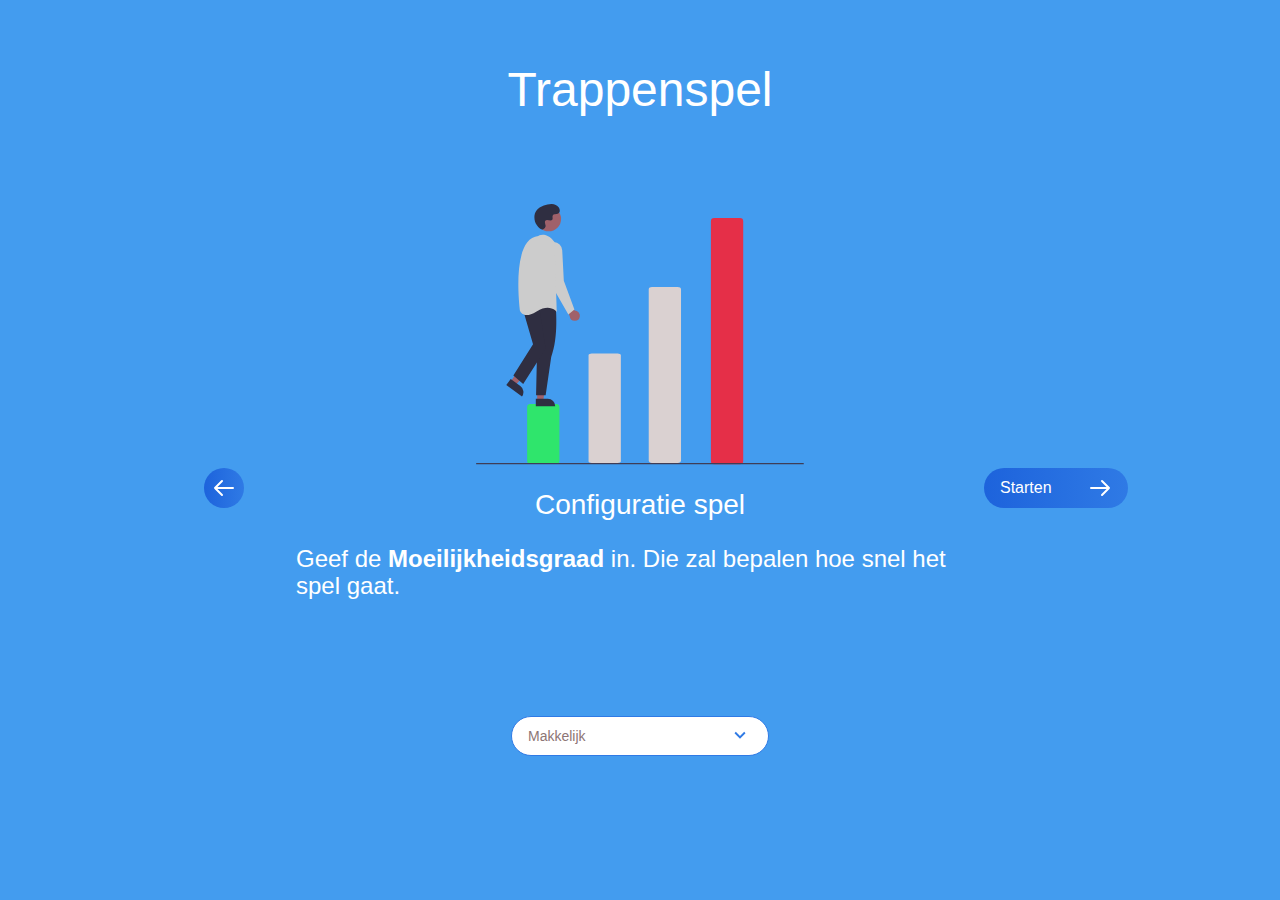
==== website/configmoeilijkheidtest.html @ fc672732 "configuratiepagina changes" ====
<!DOCTYPE html>
<html lang="en">
<head>
    <meta charset="UTF-8">
    <meta name="viewport" content="width=device-width, initial-scale=1.0">
    <link rel="stylesheet" href="css/screen.css">
    <link rel="stylesheet" href="css/normalize.css">
    <script src="./script/app.js"></script>
    <title>Trappenspel</title>
</head>
<body class="login-page">
    <section class="o-row">
        <div class="o-container u-max-width-lg">
          <form class="js-form-quantity" action="/website/configuratie-moeilijkheid.html">
            <div class="c-card__body">
                <div class="o-layout__header o-header o-header--sm">
                    <div class="c-empty"></div>
                    <h1 class="c-card__title c-card__title--score">Trappenspel</h1>
                    <div class="c-empty"></div>                     
                  </div>
                  <div class="o-layout__config">
                        <button class="o-button-reset c-backbutton">
                            <svg class="c-config__arrowback" xmlns="http://www.w3.org/2000/svg" width="40" height="40" viewBox="0 0 40 40">
                                <g id="arrow_right_alt-24px" transform="translate(243 -58)">
                                  <path id="Path_4" data-name="Path 4" d="M0,0H40V40H0Z" transform="translate(-243 58)" fill="none"/>
                                  <path id="Path_1" data-name="Path 1" d="M10,19,3,12m0,0,7-7M3,12H21" transform="translate(-235 66)" fill="none" stroke="#ffffff" stroke-linecap="round" stroke-linejoin="round" stroke-width="2"/>
                                </g>
                              </svg>                 
                        </button>
                        <div class="c-middlesection">
                            <div class="c-configuratie__text c-configuratie__textmobile">
                              Configuratie spel
                          </div>
                            <div class="c-card__animation c-grid--configuratie__svg">
                                <svg class="c-svg-mobile" xmlns="http://www.w3.org/2000/svg" xmlns:xlink="http://www.w3.org/1999/xlink" width="260" height="206" viewBox="0 0 143.602 114.106">
                                    <defs>
                                      <clipPath id="clip-path">
                                        <rect id="Rectangle_17" data-name="Rectangle 17" width="143.602" height="114.106" fill="#fff"/>
                                      </clipPath>
                                    </defs>
                                    <g id="jumping-man" clip-path="url(#clip-path)">
                                      <g id="rectangle1" transform="translate(22.399 87.582)">
                                        <path id="Vector" d="M114.048,422.535H102.775a1.438,1.438,0,0,1-1.437-1.437v-23.43a1.438,1.438,0,0,1,1.437-1.437h11.273a1.438,1.438,0,0,1,1.437,1.437V421.1a1.438,1.438,0,0,1-1.437,1.437Z" transform="translate(-101.338 -396.232)" fill="#2fe56c"/>
                                      </g>
                                      <g id="rectangle4" transform="translate(102.885 6.13)">
                                        <path id="Vector_3" d="M478.177,135.6H466.9a1.438,1.438,0,0,1-1.437-1.437V29.168a1.438,1.438,0,0,1,1.437-1.437h11.273a1.438,1.438,0,0,1,1.437,1.437V134.161a1.438,1.438,0,0,1-1.437,1.437Z" transform="translate(-465.467 -27.732)" fill="#e52f48"/>
                                      </g>
                                      <g id="right-leg" transform="translate(25.203 42.37)">
                                        <path id="Vector_4" d="M121.2,352.541h2.71l1.289-10.452h-4Z" transform="translate(-119.612 -308.844)" fill="#a0616a"/>
                                        <path id="Vector_5" d="M127.091,389.163h-8.517v-3.291H123.8a3.29,3.29,0,0,1,3.291,3.29Z" transform="translate(-117.568 -342.95)" fill="#2f2e41"/>
                                        <path id="Vector_6" d="M123.747,194.615s1.326,12.82-1.989,21.662l-2.431,16.8h-4.2l.442-19.894L114.021,195.5S117.116,187.542,123.747,194.615Z" transform="translate(-114.021 -191.686)" fill="#2f2e41"/>
                                      </g>
                                      <g id="left-leg" transform="translate(13.258 44.636)">
                                        <path id="Vector_7" d="M68.816,321.362,71,322.96l7.2-7.682-3.23-2.358Z" transform="translate(-66.863 -288.389)" fill="#a0616a"/>
                                        <path id="Vector_8" d="M66.86,354.414l-6.879-5.022,1.94-2.658,4.221,3.081a3.291,3.291,0,0,1,.717,4.6Z" transform="translate(-59.981 -314.73)" fill="#2f2e41"/>
                                        <path id="Vector_9" d="M78.221,203.487l4.421,15.251-8.62,13.7,4.31,3.647,9.836-15.362L85.294,201.94Z" transform="translate(-70.918 -201.94)" fill="#2f2e41"/>
                                      </g>
                                      <g id="right-arm" transform="translate(30.03 16.592)">
                                        <path id="Vector_10" d="M180.651,188.147a2.223,2.223,0,0,0-2.317-2.5l-3.929-7.208-.884,3.095,2.692,6.606a2.235,2.235,0,0,0,4.438.007Z" transform="translate(-165.197 -155.591)" fill="#a0616a"/>
                                        <path id="Vector_11" d="M139.938,75.071a3.87,3.87,0,0,1,3.655,3.66l.7,13.326,4.642,12.6-2.652,2.21-8.62-15.031L135.9,79.482a3.869,3.869,0,0,1,4.039-4.411Z" transform="translate(-135.86 -75.066)" fill="#ccc"/>
                                      </g>
                                      <g id="head-body" transform="translate(18.541 0)">
                                        <path id="Vector_12" d="M124.893,15.95a5.429,5.429,0,1,0-5.429-5.429A5.429,5.429,0,0,0,124.893,15.95Z" transform="translate(-111.599 -3.967)" fill="#a0616a"/>
                                        <path id="Vector_13" d="M92.644,61.674s3.316-2.21,7.073,2.652l.995,30.613s-2.873-3.979-8.841-.221-7.294-.442-7.294-.442S80.377,62.669,92.644,61.674Z" transform="translate(-83.883 -47.651)" fill="#ccc"/>
                                        <path id="Vector_14" d="M117.969,10.627a1.537,1.537,0,0,0,2.651-.854,1.559,1.559,0,0,0,0-.3,6.988,6.988,0,0,1-.311-1.7.891.891,0,0,1,.163-.416c.707-.947,2.368.424,3.035-.434.409-.526-.072-1.353.242-1.941.414-.775,1.642-.393,2.412-.818.857-.473.805-1.787.242-2.586a4.069,4.069,0,0,0-3.084-1.57,8.273,8.273,0,0,0-3.485.68,6.965,6.965,0,0,0-3.293,2.283,5.574,5.574,0,0,0-.564,4.746A8.95,8.95,0,0,0,117.969,10.627Z" transform="translate(-108.664 0)" fill="#2f2e41"/>
                                      </g>
                                      <g id="bottom-line" transform="translate(0.001 113.486)">
                                        <path id="Vector_15" d="M143.342,513.952H.266a.263.263,0,0,1,0-.526H143.342a.263.263,0,0,1,0,.526Z" transform="translate(-0.003 -513.426)" fill="#3f3d56"/>
                                      </g>
                                      <g id="rectangle2" transform="translate(75.65 36.301)">
                                        <path id="Vector_3-2" data-name="Vector_3" d="M478.177,104.839H466.9a1.77,1.77,0,0,1-1.015-.3.91.91,0,0,1-.421-.726V28.759a.91.91,0,0,1,.421-.726,1.77,1.77,0,0,1,1.015-.3h11.273a1.769,1.769,0,0,1,1.015.3.91.91,0,0,1,.421.726v75.053a.91.91,0,0,1-.421.726A1.77,1.77,0,0,1,478.177,104.839Z" transform="translate(-465.467 -27.732)" fill="#fff"/>
                                      </g>
                                      <g id="rectangle3" transform="translate(49.3 65.476)">
                                        <path id="Vector_3-3" data-name="Vector_3" d="M478.177,75.664H466.9a2.6,2.6,0,0,1-1.015-.187c-.269-.12-.421-.282-.421-.451V28.37c0-.169.152-.332.421-.451a2.6,2.6,0,0,1,1.015-.187h11.273a2.6,2.6,0,0,1,1.015.187c.269.12.421.282.421.451V75.026c0,.169-.152.332-.421.451A2.6,2.6,0,0,1,478.177,75.664Z" transform="translate(-465.467 -27.732)" fill="#fff"/>
                                      </g>
                                    </g>
                                  </svg>
                                  <svg class="c-svg-ipad" xmlns="http://www.w3.org/2000/svg" xmlns:xlink="http://www.w3.org/1999/xlink" width="327.885" height="260.538" viewBox="0 0 327.885 260.538">
                                    <defs>
                                      <clipPath id="clip-path">
                                        <rect id="Rectangle_15" data-name="Rectangle 15" width="327.885" height="260.538" fill="#fff"/>
                                      </clipPath>
                                    </defs>
                                    <g id="jumping-man" clip-path="url(#clip-path)">
                                      <g id="rectangle1" transform="translate(51.144 199.975)">
                                        <path id="Vector" d="M130.358,456.29H104.618a3.284,3.284,0,0,1-3.28-3.28v-53.5a3.284,3.284,0,0,1,3.28-3.281h25.739a3.284,3.284,0,0,1,3.28,3.281v53.5a3.284,3.284,0,0,1-3.28,3.28Z" transform="translate(-101.338 -396.232)" fill="#2fe56c"/>
                                      </g>
                                      <g id="rectangle4" transform="translate(234.917 13.996)">
                                        <path id="Vector_3" d="M494.487,274.021H468.747a3.284,3.284,0,0,1-3.28-3.28V31.012a3.284,3.284,0,0,1,3.28-3.28h25.739a3.284,3.284,0,0,1,3.281,3.28V270.74a3.284,3.284,0,0,1-3.281,3.28Z" transform="translate(-465.467 -27.732)" fill="#e52f48"/>
                                      </g>
                                      <g id="right-leg" transform="translate(57.545 96.742)">
                                        <path id="Vector_4" d="M121.2,365.954h6.188l2.943-23.866H121.2Z" transform="translate(-117.576 -266.181)" fill="#a0616a"/>
                                        <path id="Vector_5" d="M138.02,393.386H118.574v-7.513h11.933a7.513,7.513,0,0,1,7.513,7.513Z" transform="translate(-116.276 -287.868)" fill="#2f2e41"/>
                                        <path id="Vector_6" d="M136.227,198.375s3.028,29.272-4.542,49.46l-5.552,38.357h-9.589l1.009-45.423-3.533-40.375S121.087,182.225,136.227,198.375Z" transform="translate(-114.021 -191.686)" fill="#2f2e41"/>
                                      </g>
                                      <g id="left-leg" transform="translate(30.272 101.917)">
                                        <path id="Vector_7" d="M68.816,332.2l5,3.648,16.45-17.54-7.376-5.385Z" transform="translate(-64.357 -256.909)" fill="#a0616a"/>
                                        <path id="Vector_8" d="M75.687,364.27,59.981,352.8l4.43-6.068,9.638,7.036a7.514,7.514,0,0,1,1.638,10.5Z" transform="translate(-59.981 -273.658)" fill="#2f2e41"/>
                                        <path id="Vector_9" d="M83.61,205.473,93.7,240.3,74.021,271.587l9.841,8.327,22.459-35.076-6.561-42.9Z" transform="translate(-66.935 -201.94)" fill="#2f2e41"/>
                                      </g>
                                      <g id="right-arm" transform="translate(68.567 37.885)">
                                        <path id="Vector_10" d="M189.8,200.605a5.075,5.075,0,0,0-5.29-5.707L175.54,178.44l-2.019,7.066,6.147,15.083a5.1,5.1,0,0,0,10.134.016Z" transform="translate(-154.514 -126.268)" fill="#a0616a"/>
                                        <path id="Vector_11" d="M145.172,75.079a8.836,8.836,0,0,1,8.346,8.358l1.6,30.427,10.6,28.768-6.056,5.047-19.683-34.319-4.03-28.208a8.835,8.835,0,0,1,9.223-10.072Z" transform="translate(-135.86 -75.066)" fill="#ccc"/>
                                      </g>
                                      <g id="head-body" transform="translate(42.335 0)">
                                        <path id="Vector_12" d="M131.86,29.883a12.4,12.4,0,1,0-12.4-12.4A12.4,12.4,0,0,0,131.86,29.883Z" transform="translate(-101.506 -2.522)" fill="#a0616a"/>
                                        <path id="Vector_13" d="M103.888,62.317s7.57-5.047,16.15,6.056l2.271,69.9s-6.561-9.084-20.188-.5-16.655-1.009-16.655-1.009S75.877,64.588,103.888,62.317Z" transform="translate(-83.883 -30.299)" fill="#ccc"/>
                                        <path id="Vector_14" d="M120.885,24.264a3.509,3.509,0,0,0,6.054-1.949,3.559,3.559,0,0,0,0-.688c-.136-1.306-.891-2.492-.71-3.871a2.033,2.033,0,0,1,.371-.95c1.615-2.162,5.406.967,6.93-.99.934-1.2-.164-3.09.553-4.432.946-1.771,3.75-.9,5.508-1.867,1.956-1.079,1.839-4.08.552-5.906A9.29,9.29,0,0,0,133.1.025a18.89,18.89,0,0,0-7.957,1.553c-2.884,1.124-5.744,2.677-7.519,5.213-2.159,3.084-2.366,7.23-1.287,10.836C116.99,19.821,119.23,22.5,120.885,24.264Z" transform="translate(-99.64 0)" fill="#2f2e41"/>
                                      </g>
                                      <g id="bottom-line" transform="translate(0.002 259.121)">
                                        <path id="Vector_15" d="M327.286,514.628H.6a.6.6,0,0,1,0-1.2H327.286a.6.6,0,0,1,0,1.2Z" transform="translate(-0.003 -513.426)" fill="#3f3d56"/>
                                      </g>
                                      <g id="rectangle2" transform="translate(172.732 82.886)">
                                        <path id="Vector_3-2" data-name="Vector_3" d="M494.487,203.791H468.747a4.042,4.042,0,0,1-2.319-.688,2.078,2.078,0,0,1-.962-1.657V30.077a2.078,2.078,0,0,1,.962-1.657,4.041,4.041,0,0,1,2.319-.688h25.739a4.04,4.04,0,0,1,2.319.688,2.077,2.077,0,0,1,.962,1.657V201.446a2.077,2.077,0,0,1-.962,1.657A4.041,4.041,0,0,1,494.487,203.791Z" transform="translate(-465.467 -27.732)" fill="#dad1d1"/>
                                      </g>
                                      <g id="rectangle3" transform="translate(112.566 149.501)">
                                        <path id="Vector_3-3" data-name="Vector_3" d="M494.487,137.176H468.747a5.93,5.93,0,0,1-2.319-.427c-.615-.273-.961-.644-.962-1.03V29.189c0-.386.347-.757.962-1.03a5.928,5.928,0,0,1,2.319-.427h25.739a5.926,5.926,0,0,1,2.319.427c.615.273.961.644.962,1.03V135.718c0,.386-.347.757-.962,1.03A5.928,5.928,0,0,1,494.487,137.176Z" transform="translate(-465.467 -27.732)" fill="#dad1d1"/>
                                      </g>
                                    </g>
                                  </svg>
                            </div>
                            <div class="c-configuratie__text c-configuratie__textdesktop">
                                Configuratie spel
                            </div>
                              <label for="naam" class="c-card__trappen">Geef de <b>Moeilijkheidsgraad</b> in. Die zal bepalen hoe snel het spel gaat.</label>
                              <div class="c-grid--dropdown c-dropdown js-dropdown js-dropdown-toggle">
                                  <div class="c-dropdown--button">
                                      <div class="js-difficulty">Makkelijk</div>
          
                                      <div>
                                          <svg class="c-dropdown--svg js-dropdown-svg" xmlns="http://www.w3.org/2000/svg"
                                              height="24" viewBox="0 0 24 24" width="24">
                                              <path d="M0 0h24v24H0V0z" fill="none" />
                                              <path d="M7.41 8.59L12 13.17l4.59-4.58L18 10l-6 6-6-6 1.41-1.41z" /></svg>
                                      </div>
                                  </div>
                                  <div class="c-dropdown--hidden js-dropdown-hidden">
                                      <ul class="c-dropdown--items">
                                          <li class="c-dropdown--item js-dropdown-items">
                                              Makkelijk
                                          </li>
                                          <li class="c-dropdown--item js-dropdown-items">
                                              Gemiddeld
                                              
                                          </li>
          
                                          <li class="c-dropdown--item js-dropdown-items">
                                              Moeilijk
                                          </li>
                                      </ul>
                                  </div>
                              </div>
                        </div>
                        <div class="c-config__navigation">
                            <button class="o-button-reset c-backbutton__mobile js-vorigestap">
                                <svg class="c-config__arrowback" xmlns="http://www.w3.org/2000/svg" width="40" height="40" viewBox="0 0 40 40">
                                    <g id="arrow_right_alt-24px" transform="translate(243 -58)">
                                      <path id="Path_4" data-name="Path 4" d="M0,0H40V40H0Z" transform="translate(-243 58)" fill="none"/>
                                      <path id="Path_1" data-name="Path 1" d="M10,19,3,12m0,0,7-7M3,12H21" transform="translate(-235 66)" fill="none" stroke="#ffffff" stroke-linecap="round" stroke-linejoin="round" stroke-width="2"/>
                                    </g>
                                  </svg>                 
                            </button>
                            <button class="o-button-reset c-nextbutton js-startspel" type="submit">
                              <div class="c-config__arrowforward">
                              <div>Starten</div>
                              <svg class="" id="arrow_right_alt-24px" xmlns="http://www.w3.org/2000/svg" width="40" height="40" viewBox="0 0 40 40">
                                  <path id="Path_4" data-name="Path 4" d="M40,0H0V40H40Z" fill="none"/>
                                  <path id="Path_1" data-name="Path 1" d="M14,19l7-7m0,0L14,5m7,7H3" transform="translate(8 8)" fill="none" stroke="#fff" stroke-linecap="round" stroke-linejoin="round" stroke-width="2"/>
                              </svg>
                              </div>
                          </button>
                        </div>
                  </div>
            </div>
          </form>
        </div>
    </section>
</body>
</html>
---- website/css/screen.css ----
/*------------------------------------*\
#FONTS
\*------------------------------------*/

@font-face {
    font-family: "Open Sans";
    font-weight: 400;
    src: url("../fonts/OpenSans-Regular.ttf") format("ttf");
  }

@font-face {
    font-family: "Open Sans";
    font-weight: 500;
    src: url("../fonts/OpenSans-SemiBold.ttf") format("ttf");
  }

@font-face {
    font-family: "Open Sans";
    font-weight: 600;
    src: url("../fonts/OpenSans-Bold.ttf") format("ttf");
  }

/*------------------------------------*\
#Variables
\*------------------------------------*/

:root {
    /* colors */
    --global-color-alpha-dark-linear: linear-gradient(to right, #1D63DC , #2F7AE5);
    --global-color-alpha-darker: #1D63DC;
    --global-color-alpha-dark: #2F7AE5;
    --global-color-alpha: #439CEF;
    --global-color-alpha-light: #6A00FD;
    --global-color-alpha-lighter: #009de6;

    --global-color-neutral-xxxx-light: #DCDAE0;
    --global-color-neutral-xxx-light: #A2A1A6;
    --global-color-neutral-xx-light: #F2E4E4;
    --global-color-neutral-light: #FFFFFF;
    
    --global-color-background: #F6F5F7;

    --global-color-alpha-x-transparent: #3385ff4d;

    --global-color-neutral-xxxx-dark: #17161A;
    --global-color-neutral-xxx-dark: #47454D;

    --global-input-color: #A7A7A7;
    --global-color-text: #8D7575;
    /* fonts */

    /* shadows */

    /* borders */

    /* border radius */
    --global-borderRadius: 5px;
    --global-borderRadius-xl: 16px;
    --global-borderRadius-xxl: 20px;
    --global-borderWidth: 1px;

    --global-borderWidth-left: 20px 0 0 20px;
    --global-borderWidth-right: 0 20px 20px 0;

    /* transitions */

    /* Baseline settings */
    --global-baseline: 8px;         
    --global-whitespace: calc(var(--global-baseline) * 3); /* = 24px */

    --global-whitespace-xs: calc(var(--global-baseline) * .5); /* = 4px */
    --global-whitespace-sm: calc(var(--global-baseline) * 1); /*  = 8px */
    --global-whitespace-md: calc(var(--global-baseline) * 2); /*  = 16px */
    --global-whitespace-lg: calc(var(--global-baseline) * 4); /*  = 32px */
    --global-whitespace-xl: calc(var(--global-whitespace) * 2); /*  = 48px */
    --global-whitespace-xxl: calc(var(--global-whitespace) * 3); /*  = 72px */

    /* forms */
    --global-input-focus-boxShadowSpread: 0px 0px 7px 0px rgba(0,0,0,0.16);
    --global-input-focus-boxShadowSpread-text: 0px 3px 6px rgba(0,0,0,0.16);
    --global-input-backgroundColor: var(--global-color-neutral-light);
    --global-input-borderColor: var(--global-color-neutral-xxx-light);
    --global-input-hover-borderColor: var(--global-color-neutral-xx-light);
    --global-input-focus-borderColor: var(--global-color-alpha);
    --global-input-focus-boxShadowColor: var(--global-color-alpha-x-transparent);
}

/*------------------------------------*\
#GENERIC
\*------------------------------------*/

/*
    Generic: Page
    ---
    Global page styles + universal box-sizing:
*/

html {
    font-size: 16px;
    line-height: 1.5;
    height: 100%;
    background-color: var(--global-color-neutral-light);
    font-family: "Open Sans", Helvetica, arial, sans-serif;
    color: var(--global-color-neutral-xxx-dark);
    box-sizing: border-box;
    -webkit-font-smoothing: antialiased;
    -moz-osx-font-smoothing: grayscale;
}

.leaderboard-background {
    background-color: var(--global-color-alpha-dark);
}

.score-page {
    background-color: var(--global-color-alpha-dark);
    height: 100%;
}

.login-page {
    background-color: var(--global-color-alpha);
    height: 100%;
}

*,
*:before,
*:after {
    box-sizing: inherit;
}

button{
    cursor: pointer;
}

/*
* Remove text-shadow in selection highlight:
* https://twitter.com/miketaylr/status/12228805301
*
* Customize the background color to match your design.
*/

::-moz-selection {
    background: orange;
    color: white;
    text-shadow: none;
}

::selection {
    background: orange;
    color: white;
    text-shadow: none;
}

/*------------------------------------*\
#Elements
\*------------------------------------*/

/*
Elements: Images
---
Default markup for images to make them responsive
*/

img {
    max-width: 100%;
    vertical-align: top;
}

/*
    Elements: typography
    ---
    Default markup for typographic elements
*/

h1,
h2,
h3 {
    font-weight: 600;
}

h1 {
    font-size: 36px;
    line-height: 48px;
    margin: 0 0 24px;
}

h2 {
    font-size: 32px;
    line-height: 40px;
    margin: 0 0 24px;
}

h3 {
    font-size: 26px;
    line-height: 32px;
    margin: 0 0 24px;
}

h4,
h5,
h6 {
    font-size: 16px;
    font-weight: 600;
    line-height: 24px;
    margin: 0 0 24px;
}

p,
ol,
ul,
dl,
table,
address,
figure {
    margin: 0 0 24px;
}

ul,
ol {
    padding-left: 24px;
}

li ul,
li ol {
    margin-bottom: 0;
}

blockquote {
    font-style: normal;
    font-size: 23px;
    line-height: 32px;
    margin: 0 0 24px;
}

blockquote * {
    font-size: inherit;
    line-height: inherit;
}

figcaption {
    font-weight: 400;
    font-size: 12px;
    line-height: 16px;
    margin-top: 8px;
}

hr {
    border: 0;
    height: 1px;
    background: LightGrey;
    margin: 0 0 24px;
}

a {
    transition: all var(--transition-alpha);
    color: var(--color-alpha);
    outline-color: var(--color-alpha);
    outline-width: medium;
    outline-offset: 2px;
}

a:visited,
a:active {
    color: var(--color-alpha);
}

a:hover,
a:focus {
    color: var(--color-alpha-light);
}

label,
input {
    display: inline-block;
}

select {
    width: 100%;
}

input::placeholder {
    color: var(--color-neutral);
}

input:disabled {
    cursor: not-allowed;
}

/*------------------------------------*\
#OBJECTS
\*------------------------------------*/

/*
    Objects: Row
    ---
    Creates a horizontal row that stretches the viewport and adds padding around children
*/

.o-row {
    position: relative;
    padding: 24px 24px 0;
}

/* size modifiers */

.o-row--lg {
    padding-top: 48px;
    padding-bottom: 24px;
}

.o-row--xl {
    padding-top: 72px;
    padding-bottom: 48px;
}

@media (min-width: 768px) {
    .o-row {
        padding-left: 48px;
        padding-right: 48px;
    }
}

@media (min-width: 992px) {
    .o-row--xl {
        padding-top: 96px;
        padding-bottom: 72px;
    }
}

/*
    Objects: Container
    ---
    Creates a horizontal container that sets de global max-width
*/

.o-container {
    margin-left: auto;
    margin-right: auto;
    max-width: 79.5em; /* 79.5 * 16px = 1272 */
    width: 100%;
}

/*
    Objects: section
    ---
    Creates vertical whitespace between adjacent sections inside a row
*/

.o-section-filler {
    background-color: var(--global-color-neutral-light);
    flex-grow: 1;
}

.o-section {
    position: relative;
}

.o-section-list {
    background-color: var(--global-color-neutral-light);
    padding-top: var(--global-whitespace);
    border-radius: var(--global-borderRadius-xxl);
    display: flex;
    flex-direction: column;
    height: 22em;
    justify-content: space-around;
}

.o-section + .o-section {
    padding-top: 8px;
}

/*
    Objects: List
    ---
    Small reusable object to remove default list styling from lists
*/

.o-list {
    list-style: none;
    border-top: 1px solid #E2E2E2;
    padding: 9px 24px;
    margin-bottom: 0;
}

.o-header {
    margin-bottom: calc(var(--global-whitespace-xxl) * 1.25);
}

.o-header--sm{
    /* margin-bottom: var(--global-whitespace-xxl);
     */
     margin-bottom: 16px;
}

/*
    Object: Button reset
    ---
    Small button reset object
*/

.o-button-reset {
    border: none;
    margin: 0;
    padding: 0;
    width: auto;
    overflow: visible;
    background: transparent;

    /* inherit font & color from ancestor */
    color: inherit;
    font: inherit;

    /* Normalize `line-height`. Cannot be changed from `normal` in Firefox 4+. */
    line-height: normal;

    /* Corrects font smoothing for webkit */
    -webkit-font-smoothing: inherit;
    -moz-osx-font-smoothing: inherit;

    /* Corrects inability to style clickable `input` types in iOS */
    -webkit-appearance: none;
}

/*
    Object: Hide accessible
    ---
    Accessibly hide any element
*/

.o-hide-accessible {
    position: absolute;
    width: 1px;
    height: 1px;
    padding: 0;
    margin: -1px;
    overflow: hidden;
    clip: rect(0, 0, 0, 0);
    border: 0;
}

.o-hide{
    display: none;
}

/*
    Objects: Layout
    ---
    The layout object provides us with a column-style layout system. This object
    contains the basic structural elements, but classes should be complemented
    with width utilities
*/

.o-layout__buttons {
    display: flex;
    justify-content: space-between;
    align-items: center;
}

.o-layout__btnscore {
    margin: 0 var(--global-whitespace);
    margin-bottom: var(--global-whitespace);
}

.o-layout__steps {
    display: flex;
    justify-content: space-between;
    align-items: center;
    margin-bottom: var(--global-whitespace);
}

.o-layout__header {
    display: flex;
    flex-direction: row;
    justify-content: space-between;
    align-items: center;
}

.o-layout__list {
    display: flex;
    flex-direction: row;
    justify-content: space-between;
    align-items: center;
}

.o-layout__list-item {
    display: flex;
    flex-direction: row;
    align-items: center;
}

.o-layout__uitleg {
    display: flex;
    flex-direction: column;
}

.o-layout-mobile__leaderboard {
    display: flex;
    flex-direction: column;
    height: 100%;
}

/*------------------------------------*\
#COMPONENTS
\*------------------------------------*/

/*
    Component: Card
    ---
    Card with box shadow
*/

.c-card {
    overflow: hidden;
    background-color: var(--global-color-neutral-light);
}

.c-card__animation {
    margin-bottom: var(--global-whitespace-md);
}

.c-card__body {
    margin-top: var(--global-whitespac-md);
    margin-left: calc(var(--global-whitespace) - 4px);
    margin-right: calc(var(--global-whitespace) - 4px);
}

.c-card__body-score {
    margin-top: var(--global-whitespac-md);
}

.c-card__title {
    font-size: 1.5em;
    font-weight: 500;
    color: var(--global-color-neutral-light);
    text-align: center;
}

.c-card__subtitle {
    font-size: 1.25em;
    margin: var(--global-whitespace-sm) 0;
    line-height: inherit;
}

.c-card__subtitleh2 {
    font-size: 1.15em;
    margin: var(--global-whitespace-sm) 0;
    line-height: inherit;
}

.c-card__text {
    margin-bottom: var(--global-whitespace);
    color: var(--global-color-neutral-light);
    font-size: 1.25em;
    font-weight: 600;
}

.c-card__trappen {
    margin-bottom: var(--global-whitespace-md);
    color: var(--global-color-neutral-light);
    font-weight: 500;
}

.c-card__question {
    font-weight: 600;
    margin-bottom: var(--global-baseline);
}

.c-card__name {
    color: var(--global-color-neutral-light);
    font-weight: 600;
    margin-bottom: 0;
}

.c-card__score {
    font-size: 0.75em;
    color: var(--global-color-neutral-xx-light);
    font-weight: 600;
    margin-bottom: var(--global-whitespace-sm);
}

.c-card__welcome {
    text-align: center;
    color: var(--global-color-neutral-light);
    font-size: 1.375em;
}

.c-card__navigation {
    font-weight: 500;
    font-size: 1.375em;
    width: 100%;
    font-size: 0.875em;
    text-align: left;
    padding-top: calc(var(--global-whitespace-sm) + 1px);
    padding-bottom: calc(var(--global-whitespace-sm) + 3px);
    padding-left: var(--global-whitespace-md);
    padding-right: var(--global-whitespace-md);
    margin-bottom: var(--global-whitespace-lg);
    color: var(--global-color-neutral-xxx-light);
    border-radius: calc(var(--global-borderRadius) * 2);
    background-color: var(--global-color-neutral-light);
    box-shadow: var(--global-input-focus-boxShadowSpread-text);
}

.c-card__uitlegheader {
    font-size: 1.25rem;
    margin-bottom: var(--global-whitespace-sm);

    display: flex;
    flex-direction: row;
    justify-content: space-between;
    align-items: center;
}

.c-card__uitlegtekst {
    font-size: 1em;
    font-weight: 400;
    margin-bottom: var(--global-whitespace-sm);
}

/*
    Component: Microinteraction filter
    ---
    Hier wordt het leaderboard gefilterd
*/

.c-microinteraction {
    display: flex;
    flex-direction: row;
    justify-content: center;
    border: 1px solid var(--global-color-alpha-darker);
    max-width: 18rem;
    margin: 0 auto;
    margin-bottom: var(--global-whitespace);
    border-radius: var(--global-borderRadius-xxl);
}

.c-button__score {
    margin-top: var(--global-whitespace);
}

.c-button__micro {
    width: 6rem;
    font-weight: 400;
    font-size: 0.875em;
    padding: var(--global-whitespace-xs) 0;
}

.c-button__makkelijk {
    color: var(--global-color-alpha-darker);
    border-right: 1px solid var(--global-color-alpha-darker);
    border-radius: var(--global-borderWidth-left);
}

.c-button__makkelijk:hover, .c-button__gemiddeld:hover, .c-button__moeilijk:hover {
    color: var(--global-color-neutral-light);
    background-color: var(--global-color-alpha-darker);
}

.c-button__makkelijk:active, .c-button__gemiddeld:active, .c-button__moeilijk:active {
    color: var(--global-color-neutral-light);
    background-color: var(--global-color-alpha-darker);
}

.c-button__makkelijk:focus, .c-button__gemiddeld:focus, .c-button__moeilijk:focus {
    color: var(--global-color-neutral-light);
    background-color: var(--global-color-alpha-darker);
    outline: none;
}

.c-button__gemiddeld {
    color: var(--global-color-alpha-darker);
}

.c-button__moeilijk {
    color: var(--global-color-alpha-darker);
    padding-right: 1px;
    border-left: 1px solid var(--global-color-alpha-darker);
    border-radius: var(--global-borderWidth-right);
}

/* Button states */



/*
    Component: Podium
    ---
    Hier wordt het volledige podium opgemaakt
*/

.o-layout__top3 {
    display: flex;
    flex-direction: row;
    justify-content: space-between;
    align-items: flex-end;
    margin-left: var(--global-whitespace-md);
    margin-right: var(--global-whitespace-md);
}

.o-layout__individueel {
    display: flex;
    flex-direction: column;
    align-items: center;

}

/* @keyframes expand1 {
    0% {
      height: 0em;
    }
    100% {
        height: 7.5em;
    }
  }

  @keyframes expand2 {
    0% {
      height: 0em;
    }
    100% {
      height: 5.5em;
    }
  }

  @keyframes expand3 {
    0% {
      height: 0em;
    }
    100% {
      height: 3.5em;
    }
  } */

.c-card__podium1 {
    border-radius: 5px 5px 0 0;
    height: 7.5em;
    width: 5.5em;
    color: var(--global-color-neutral-light);
    text-align: center;
    background-color: #FF856F;
    padding-top: var(--global-whitespace-md);
    animation: 0.5s ease-out 0s 1 expand1;
}

.c-card__podium2 {
    border-radius: 5px 5px 0 0;
    height: 5.5em;
    width: 5.5em;
    color: var(--global-color-neutral-light);
    text-align: center;
    background-color: #97E4EE;
    padding-top: var(--global-whitespace-md);
    animation: 0.5s ease-out 0s 1 expand2;
}

.c-card__podium3 {
    border-radius: 5px 5px 0 0;
    height: 3.5em;
    width: 5.5em;
    color: var(--global-color-neutral-light);
    text-align: center;
    background-color: #B3D3FF;
    padding-top: calc(var(--global-whitespace-sm) + 2px);
    animation: 0.5s ease-out 0s 1 expand3;
}

.c-position {
    font-size: 1.75em;
    font-weight: 600;
    text-shadow: var(--global-input-focus-boxShadowSpread-text);
}

/*
    Component: List items
    ---
    Hier komt de opmaak van de list items
*/

.c-list__position {
    font-weight: 500;
    margin-right: var(--global-whitespace);
    min-width: 18px;
}

.c-list__date {
    font-size: 0.875em;
    margin-right: var(--global-whitespace);
}

.c-list-item__active {
    border-left: 0.25em solid #0836C1;
    padding-left: 20px;
    background: linear-gradient(90deg, rgba(172,215,255,1) 0%, rgba(172,215,255,1) 0%, rgba(255,255,255,1) 61%);
}

.c-list-item__gold {
    border-left: 0.25em solid #FFD700;
    padding-left: 20px;
    background: linear-gradient(90deg, rgba(255,215,0,0.5) 0%, rgba(255,255,255,1) 50%);
}

.c-list-item__silver {
    border-left: 0.25em solid #C0C0C0;
    padding-left: 20px;
    background: linear-gradient(90deg, rgba(192,192,192,0.5) 0%, rgba(255,255,255,1) 50%);
}

.c-list-item__bronze {
    border-left: 0.25em solid #CD7F32;
    padding-left: 20px;
    background: linear-gradient(90deg, rgba(205,127,50,0.5) 0%, rgba(255,255,255,1) 50%);
}

.c-list__score {
    font-weight: 500;
    color: var(--global-color-text);
    min-width: 28px;
    text-align: right;
    margin-left: var(--global-whitespace-sm);
}
/*
    Component: Empty div's
    ---
    Hier komen empty divs om plaats te vullen / flexbox te gebruiken
*/

.c-empty {
    width: 1.5em;
    height: 1.5em;
}

/*
    Component: Inputs
    ---
    Class to put on all form labels
*/

.c-input {
  -webkit-appearance: none;
  -moz-appearance: none;
  appearance: none;
  width: 100%;
  border: var(--global-borderWidth) solid var(--global-color-alpha-dark);
  border-radius: var(--global-borderRadius-xxl);
  
  color: var(--global-color-text);
  background-color: var(--global-input-backgroundColor);
  font-family: inherit;
  font-size: 0.875em;
  font-weight: 500;
  margin-bottom: var(--global-whitespace-md);
  padding: calc(var(--global-baseline) * 1.5 - var(--global-borderWidth))
    var(--global-whitespace-md);
  outline: none;
}

.c-input::placeholder { /* Chrome, Firefox, Opera, Safari 10.1+ */
    color: var(--global-input-color);
  }


/*
    Compontent: Input number
*/

.c-input--number {
    -webkit-appearance: none;
    -moz-appearance: none;
    appearance: none;
    width: 100%;
    border: var(--global-borderWidth) solid var(--global-color-alpha-dark);
    border-radius: var(--global-borderRadius-xxl);
    
    color: var(--global-color-text);
    background-color: var(--global-input-backgroundColor);
    font-family: inherit;
    font-size: 0.875em;
    font-weight: 500;
    margin-bottom: var(--global-whitespace-md);
    padding: 0.69rem 1rem 0.69rem;
    outline: none;

    max-height: 2.5rem;
}

input[type=number]::-webkit-inner-spin-button,
input[type=number]::-webkit-outer-spin-button {
   opacity: 1;
}

/*
    Component: configuratie text
*/
.c-configuratie__text{
    margin-bottom: var(--global-whitespace);
    color: var(--global-color-neutral-light);
    font-size: 1em;
}

/*
    Component: Label
    ---
    Class to put on all form labels
*/

.c-label {
    margin-bottom: 0;
    font-size: 14px;
    padding-bottom: var(--global-whitespace-sm);    
    line-height: calc(var(--global-baseline) * 2);
    color: var(--label-color, var(--global-label-color));
}

.c-label--checkbox {
    cursor: pointer;
}

.c-label--option {
    padding-bottom: 0;
}

/*
    Component: Button
    ---
    Class to put on form buttons or
*/

.c-button {
    font-weight: 500;
    width: 100%;
    font-size: 0.875em;
    padding-top: calc(var(--global-whitespace-sm) + 1px);
    padding-bottom: calc(var(--global-whitespace-sm) + 3px);
    color: var(--global-color-neutral-light);
    border-radius: var(--global-borderRadius-xxl);
    background-image: var(--global-color-alpha-dark-linear);
    box-shadow: var(--global-input-focus-boxShadowSpread);
}

.c-button:hover {
    background-color: var(--global-color-alpha-light);
}

.c-button:active {
    background-color: var(--global-color-alpha-dark);
}

.c-button:focus,
.c-button:active {
  border-color: var(--global-color-alpha-lighter);
  box-shadow: var(--global-input-focus-boxShadowSpread)
    var(--input-focus-boxShadowColor, var(--global-color-alpha-x-transparent));
}

.c-button__navigation {
    font-weight: 500;
    font-size: 1.25em;
    width: 100%;
    text-align: left;
    padding-top: calc(var(--global-whitespace-sm) + 1px);
    padding-bottom: calc(var(--global-whitespace-sm) + 3px);
    padding-left: var(--global-whitespace-md);
    padding-right: var(--global-whitespace-md);
    margin-bottom: var(--global-whitespace-lg);
    color: var(--global-color-neutral-xxx-light);
    border-radius: calc(var(--global-borderRadius) * 2);
    background-color: var(--global-color-neutral-light);
    box-shadow: var(--global-input-focus-boxShadowSpread-text);

    display: flex;
    flex-direction: row;
    justify-content: space-between;
    align-items: center;
}

.c-button--volgende{
    max-width: 144px;
}

.c-button--stop{
    width: 100%;
    max-width: 240px;
    margin: 0 auto;
}

.c-button--stop__parent{
    text-align: center;
    margin-top: 2rem;
}

.c-button--hoofdmenu{
    width: 100%;
    max-width: 240px;
    margin: 0 auto;
}

/*
    Components: Dropdown
*/

.c-dropdown--button{
    cursor:pointer;
    background-color: var(--global-color-neutral-light);
    color: var(--global-color-text);
    margin: auto;
    height: 2.5rem;

    display: flex;
    align-items: center;
    justify-content: space-between;
    padding: 0px 16px;

    border: var(--global-borderWidth) solid var(--global-color-alpha-dark);
    border-radius: var(--global-borderRadius-xxl);
    
    color: var(--global-color-text);
    background-color: var(--global-input-backgroundColor);
    font-family: inherit;
    font-size: 0.875em;
    margin-bottom: 16px;

}


.c-dropdown--items{
    list-style: none;
    margin: 0px;
    padding: 0px;
    padding-left: 1px;
    margin-top: -12px;
    margin-bottom: 1rem;
    position: absolute;
    width: 288px;
}

.c-dropdown--item{
    cursor: pointer;
    padding: 16px;
    background-color: var(--global-color-neutral-light);
    color: var(--global-color-text);
}

.c-dropdown--item:nth-child(1){
    border-radius: 16px 16px 0px 0px;
}

.c-dropdown--item:nth-child(3){
    border-radius: 0px 0px 16px 16px;
}

.c-dropdown--item:hover{
    background-color: var(--global-color-background);
}

.c-dropdown--svg{
    fill: var(--global-color-alpha-dark);
    padding-top: 2px;
}

.c-dropdown--hidden{
    display: none;
}

.c-dropdown--svg__180{
    transform: rotate(180deg);
    padding-top: 2px;
}



/*
    Component: Forms
    ---
    Everything form related here
*/

.c-checkbox__item {
    cursor: pointer;
    display: inline-block;
    border-radius: var(--global-borderRadius-xl);
    background-color: var(--global-color-neutral-xxxx-light);
    font-size: 0.875em;
    margin-right: 8px;
    margin-bottom: 12px;
    padding-top: var(--global-whitespace-sm);
    padding-bottom: var(--global-whitespace-sm);
    padding-left: var(--global-whitespace-md);
    padding-right: var(--global-whitespace-md);
}

.c-checkbox__item-nomargin {
    margin-right: 0;
}

.c-checkbox__item:hover {
    background-color: var(--global-color-neutral-xx-light);
}

.c-checkbox__item:active {
    background-color: var(--global-color-alpha);
    color: var(--global-color-neutral-light);
}

.c-option--hidden:checked + .c-custom-toggle {
    background-color: var(--global-color-alpha);
    color: var(--global-color-neutral-light);
}

.c-custom-option:checked {
    background-color: var(--global-color-alpha);
    color: var(--global-color-neutral-light);
}

/*
    Custom option
    ---
    Custom checkboxes & radio buttons
*/

/*
    Component: Forms
    ---
    Everything form related here
*/

.c-form-field {
    position: relative;
}

.c-form-field--option {
    display: flex;
    align-items: center;
}

/*
    Component: Option list
    ---

*/

.c-option {
    margin-right: var(--global-whitespace-sm);
}

.c-option-list {
    margin-bottom: var(--global-whitespace-lg);
}

.c-option-list__item {
    margin-bottom: calc(var(--global-baseline) * 1.5);
}

/* focused and active state */

.c-option--hidden:focus + .c-custom-option,
.c-option--hidden:active + .c-custom-option {
    --custom-option-borderColor: var(--custom-option-focus-borderColor);
    --custom-option-boxShadow: var(--custom-option-focus-boxShadow);
}

/* checked state */

.c-option--hidden:checked + .c-custom-option .c-custom-option__symbol {
    opacity: 1; /* Show the symbol when the invisible checkbox/radio button is checked */
    transform: scale(1);
}

.c-custom-option {
    --custom-option-background: var(--global-input-backgroundColor);
    --custom-option-borderRadius: var(--global-borderRadius);
    --custom-option-borderColor: var(--global-input-borderColor);
    --custom-option-hover-borderColor: var(--global-input-hover-borderColor);
    --custom-option-focus-borderColor: var(--global-input-focus-borderColor);
    --custom-option-focus-boxShadowColor: var(--global-input-focus-boxShadowColor);
    --custom-option-focus-boxShadow: var(--global-input-focus-boxShadowSpread) var(--custom-option-focus-boxShadowColor);
    --custom-option__symbol-fill: var(--global-color-alpha);
    display: flex;
    align-items: center;
}

.c-custom-option__fake-input {
    display: flex;
    align-items: center;
    justify-content: center;
    width: 16px;
    height: 16px;
    margin-right: 8px;
    background: var(--custom-option-background);
    border: 1px solid var(--custom-option-borderColor);
    transition: all var(--custom-option-transition);
    box-shadow: var(--custom-option-boxShadow, 0);
}

.c-custom-option__fake-input--radio {
    border-radius: 100%;
}

.c-custom-option__fake-input--radio:checked {
    border-radius: 100%;
}

.c-custom-option__symbol {
    display: block;
    opacity: 0; /* Hide the symbol initially */
    transform: scale(.5);
    transition: transform var(--custom-option-transition), opacity var(--custom-option-transition);
}

.c-custom-option__fake-input--checkbox .c-custom-option__symbol {
    width: 10px;
    height: 10px;
    fill: var(--custom-option__symbol-fill);
}

.c-custom-option__fake-input--radio .c-custom-option__symbol {
    background-color: var(--custom-option__symbol-fill);
    border-radius: 100%;
    width: 6px;
    height: 6px;
}


/*
    Components: Game
*/
.c-game--text{
    /* margin-bottom: 64px; */
    margin-top: 4rem;
    margin-bottom: 1rem;
    color: var(--global-color-neutral-light);
    font-size: 20px;
    text-align: center;
}


.c-game--scoor{
    font-weight: 500;
    color: var(--global-color-neutral-light);
    font-size: 20px;
    text-align: center;
    margin-bottom: 1rem;
}

.c-game--score{
    font-weight: 500;
    color: var(--global-color-neutral-light);
    font-size: 20px;
    text-align: center;
    margin-bottom: 2rem;
}

@media(min-width:700px){
    .c-game--score, .c-game--text, .c-game--score{
        font-size: 24px;
    }

    
}

/*
    Component: SVG
*/


.c-illustratie{
    display: none;
}
.c-illustratie--xl{
    display: none;
}

.c-jumpingman{
    text-align: center;
}

.c-arrow{
    /* padding: 1rem; */
    cursor: pointer;
    width: 3em;
}

#jumpingman{
    animation: jump 1s ease-in-out alternate infinite;
}


/*
    Keyframes: jumpingman
*/
@keyframes jump{
    from{
        transform: rotateX(0deg);
    }
    to{
        transform: rotateX(30deg);
    }
}

/*
    Component: Grid
*/

.c-grid--error{
    margin-top: -0.75rem;
    color: rgb(202, 45, 45);
    padding-left: 8px;
}
/*
    Mediaquery configuratie.html
*/

.c-input--number {
    display: block;

}
.c-configuratie__text{
    font-size: 1.2rem;
    text-align: center;
    margin-bottom: 3rem;
}
.c-grid--configuratie__svg{
    display: flex;
    justify-content: center;
    margin-bottom: 2rem;
}

.c-grid--configuratie{
    max-width: 600px;
    margin: 0 auto;
}

.c-svg-ipad{
    display: none;
}

@media(min-width:700px){
    .c-grid--configuratie__head{
        font-size: 2rem;
    }
    .c-grid--configuratie__configuratie{
        font-size: 1.5rem;
    }
    .c-grid--trappen{
        font-size: 1.5rem;
    }

}

@media(min-width:1076px){

    /*Global styling at 1076px*/
    .c-svg-ipad{
        display: inline-block;
    }
    .c-svg-mobile{
        display: none;
    }

 
    .c-card__title{
        font-size: 3rem;
        margin-top: 0;
        margin-bottom: 6.125rem;
    }

    .c-configuratie__text{
        font-size: 1.75rem;
        margin-bottom: 0px;
        padding-bottom: 0px;
    }

    .c-card__text{
        font-size: 1.75rem;
    }

    .c-card__trappen {
        font-size: 1.5rem;
        margin-left: 0;
    }

    .c-button--volgende{
        max-width: 13.75rem;
        cursor: pointer;
    }

    .c-illustratie--sm{
        display: none;
    }

    .c-illustratie{
        display: inline-block;
    }

    .c-arrow{
        padding-top: 0.5rem;
        margin-top: 0.25rem;
        /* width: auto; */
    }

    .c-button--volgende{
        height: 2.5rem;
    }

    /* Grid Styling at 1076px*/

    .c-grid--configuratie{
        display: grid;

        grid-template-areas: 
        "head head"
        "svg content"
        "button button"
        ;
        max-width: 1000px;
        width: 1000px;
        margin: 0 auto;
        padding-right: 3rem;
        padding-left: 3rem;
    }

    .c-grid--configuratie__head{
        grid-area: head;
    }

    .c-grid--configuratie__svg{
        grid-area: svg;
    }

    .c-grid--configuratie__configuratie{
        grid-area: content;
        justify-self: center;
        padding-right: 0.875rem;
        margin-top: 56px;

         /* padding-right: 36px; */
        
    }

    .c-grid--configuratie__configuratie2{
        grid-area: content;
        justify-self: center;

         padding-right: 36px;
        
    }

    .c-grid--congiruatiecontent {
        grid-area: content;
        justify-self: center;
        align-self: center;
    }



    .c-grid--input{
        grid-area: content;
        
        width: 236px;
        justify-self: center;
    }

    .c-grid--error{
        grid-area: content;
        margin-top: 9rem;
        justify-self: center;
        max-width: 13.75rem;
        color: rgb(202, 45, 45);
        font-size: 14px;
        margin-right: 8px;
    }

    .c-grid--buttons{
        grid-area: button;
        width: 100%;
        display: flex;
        justify-content: space-between;
        /* max-width: 800px; */
        margin: 0 auto;
        max-width: 740px;
    }

    .c-grid--dropdown{
        grid-area: content;
        margin-top: 100px;
        max-width: 258px;
        width: 100%;
        justify-self: center;
    }

    .c-grid--moeilijkheidsgraad{
        grid-area: content;
        margin-top: 3rem;
        justify-self: center;
    }

    .c-dropdown--items{
        position: absolute;
        width: 258px !important;
    }
    
}

/*
    Mediaquerie game.html
*/



@media(min-width:1076px){

    .c-grid--game{
        display: grid;
        

        grid-template-areas: 
        "head head"
        "svg right"
        "svg right"
        "svg right"
        "button button"
        ;
        
        width: 43.75rem;
        margin: 0 auto;
        /* padding-right: 3rem;
        padding-left: 3rem; */
    }

    .c-grid--game__head{
        grid-area: head;
    }

    .c-grid--game__svg{
        grid-area: svg;
    }

    .c-grid--text{
        grid-area: right;
        text-align: center;
        margin: 0;
        margin-top: 1rem;
        
    }

    .c-grid--huidigescore{
        grid-area: right;
        margin-top: 64px;
    }

    .c-grid--score{
        grid-area: right;
        margin-top: 96px;
    }

    .c-grid--button{
        grid-area: button;
        max-width: 236px;
        justify-self: center;
    }
    .c-grid--buttonstop{
        grid-area: button;
        margin-top: 4rem;
        max-width: 100%;
        text-align: center;
    }
    .c-button--stop{
        width: 100%;
        max-width: 31.25rem;
    }


}

/*
    Mediaquerie login.html
*/
.c-grid--login{
    max-width: 400px;
    margin: 0 auto;
}

.c-grid--login__svg{
    display: flex;
    justify-content: center;
    margin-bottom: 2rem;
}
@media(min-width:700px){
    .c-grid--login__naam{
        font-size: 1.50rem;
    }
    .c-grid--login{
        max-width: 400px;
        margin: 0 auto;
    }
    
}
@media(min-width:1076px){
    .c-grid--login{
        max-width: 1000px;
        display: grid;
        grid-template-areas: 
        "head head"
        "svg buttons";
        
         /* width: 43.75rem; */
         margin: 0 auto;
         padding-right: 3rem;
         padding-left: 3rem;

         grid-template-rows: 180px 300px;

    }



    .c-grid--login__title{
        grid-area: head;
        margin-bottom: 0px;
    }

    .c-grid--login__svg{
        grid-area: svg;
        align-self: center;
    }

    /*

    .c-grid--login__naam{
        grid-area: buttons;
        justify-self: right;
    } */

    .test-grid {
        grid-area: buttons;
        justify-self: right;
        margin-top: var(--global-whitespace-xl);
        align-self: flex-start;
    }

    .c-grid--login__buttons{
        grid-area: buttons;
        max-width: 260px;
        justify-self: right;
        /* align-self: center; */
    }

    
}

/*
    Mediaquery main.html
*/

.c-grid--main__buttons{
    margin-bottom: 4rem;
}
.c-grid--main__head{
    margin-bottom: 2rem;
}

.c-grid--main__svg{
    padding-bottom: 2rem;
    display: flex;
    justify-content: center;
    
}
@media(min-width:700px){
    .c-grid--main__welkom{
        font-size: 2rem;
    }
    .c-card__title{
        font-size: 3rem;
        margin-top: 0;
        /* margin-bottom: 6.125rem; */
    }

    .c-grid--main__buttons{
        max-width: 450px;
        margin: 0 auto;
    }
}

@media(min-width:1076px){
    
    .c-grid--main{
        display: grid;
        grid-template-areas: 
        "head head"
        "svg welkom"
        "svg menu";
    } 

    .c-grid--main__head{
        grid-area: head;
    }

    .c-grid--main__welkom{
        grid-area: welkom;
        text-align: start;
    }

    .c-grid--main__buttons{
        grid-area: menu;
        margin: 0;
    }

    .c-grid--main__svg{
        grid-area: svg;
    }
}


/* Media query leaderboard.html */

.c-leaderboard__title {
    display: none;
}

.c-leaderboard__steps {
    border: 1px solid var(--global-color-neutral-xxx-light);
    color: var(--global-color-neutral-xxx-light);
    border-radius: var(--global-borderRadius);
    padding: 2px 4px;
    max-width: 60px;
    width: 60px;
    text-align: center;
    font-size: 0.75em;
}

.c-leaderboard__scroll {
    height: 185px;
    overflow: scroll;
}

.c-leaderboard__subtitle {
    color: var(--global-color-neutral-xxx-dark);
    max-height: 24px;
    font-weight: 500;
    margin-left: var(--global-whitespace);
    font-size: 1.25em;
}

@media (min-width: 1024px) {
    .o-section-list {
        border-radius: var(--global-borderRadius-xxl);
        width: 26em;
    }
}

@media(min-width:700px){

    .c-leaderboard__title {
        display: block;
        text-align: center;
        font-size: 1.75em;
        color: var(--global-color-neutral-light);
        font-weight: 500;
        margin-bottom: var(--global-whitespace-md);
    }

    .c-leaderboard__subtitle {
        color: var(--global-color-neutral-xxx-dark);
        max-height: 30px;
        font-weight: 500;
        margin-left: var(--global-whitespace);
        font-size: 1.25em;
    }

    .c-button__score {
        margin-top: var(--global-whitespace);
    }

    .c-card__svg {
        height: 40px;
        width: 40px;
    }

    .o-layout__header {
        margin-top: var(--global-whitespace);
        margin-bottom: var(--global-whitespace-xxl);
        height: 5.25rem;
    }

    .o-header__leaderboard {
        margin-top: var(--global-whitespace-xl);
    }

    .c-card__title--score {
        margin-bottom: 0;
        margin-top: 0;
    }
    
    .o-layout__leaderboard {
        display: flex;
        flex-direction: row;
        justify-content: space-between;
        align-items: center;
    }

    .o-layout__btnscore {
        margin: 0 var(--global-whitespace);
        margin-bottom: var(--global-whitespace);
        position: relative;
    }

    .o-layout__top3 {
        width: 20em;
    }

    .c-card__podium1 {
        height: 12em;
        width: 6em;
        border-radius: 10px 10px 5px 5px;
    }

    .c-card__podium2 {
        height: 9em;
        width: 6em;
        border-radius: 10px 10px 5px 5px;
    }

    .c-card__podium3 {
        height: 7em;
        width: 6em;
        border-radius: 10px 10px 5px 5px;
    }

    .c-dropdown--items{
        position: absolute;
        width: 600px;
    }
}

@media(min-width:700px){
    .c-grid--main__welkom{
        font-size: 2rem;
    }

    .c-grid--main__buttons{
        margin-bottom: 4rem;
    }
    .c-grid--main__head{
        margin-bottom: 2rem;
    }
    
    .c-grid--main__svg{
        padding-bottom: 2rem;
    }
}
    


/*------------------------------------*\
#UTILITIES
\*------------------------------------*/

/*
    Utilities: color
    ---
    Utility classes to put specific colors onto elements
*/

.u-color-neutral-light {
    color: lightGray;
}

.u-color-neutral {
    color: Gray;
}

/*
    Utilities: spacing
    ---
    Utility classes to put specific margins and paddings onto elements
*/

.u-pt-clear {
    padding-top: 0 !important;
}

.u-mb-clear {
    margin-bottom: 0 !important;
}

.u-mb-xs {
    margin-bottom: 4px !important;
}

.u-mb-sm {
    margin-bottom: 8px !important;
}

.u-mb-md {
    margin-bottom: 16px !important;
}

.u-mb-lg {
    margin-bottom: 32px !important;
}

.u-mb-xl {
    margin-bottom: 48px !important;
}

/*
    Utilities: max-width
    ---
    Utility classes to put specific max widths onto elements
*/

.u-max-width-xs {
    max-width: 27em !important;
}

.u-max-width-sm {
    max-width: 32em !important;
}

.u-max-width-md {
    max-width: 50em !important;
}

.u-max-width-lg {
    max-width: 63.5em !important;
}

.u-max-width-none {
    max-width: none !important;
}


/*
    Utilities: align
    ---
    Utility classes align text or components
*/

.u-align-text-center {
    text-align: center;
}

.u-align-center {
    margin: 0 auto;
}

/*
    Utilities: text
    Utility classes to create smaller or bigger test
*/

.u-text-sm {
    font-size: 14px;
}

/*------------------------------------*\
#MEDIA
\*------------------------------------*/

/*
    Media Queries
    ---
    EXAMPLE Media Queries for Responsive Design.
    These examples override the primary ('mobile first') styles.
    USE THEM INLINE!
*/

/* Extra small devices (portrait phones, less than 576px)
No media query since this is the default in mobile first design
*/

/* Small devices (landscape phones, 576px and up)
@media (min-width: 576px) {}
*/

/* Medium devices (tablets, 768px and up)
*/
@media (min-width: 768px) {
    html {
        background-color: var(--global-color-background);
    }
    
    .c-card {
        border-radius: calc(var(--global-borderRadius) + 3px);
        border-top: var(--global-baseline) solid var(--global-color-alpha);
    }

    .o-row {
        border-top: none;
    }

    .o-row--viewport {
        min-height: 100vh;
    }

    .c-card__body {
        margin-top: var(--global-whitespace);
    }
}



/* configtest.html */

.c-backbutton {
    display: none;
}

.c-config__arrowback {
    border-radius: 50px;
    background-color: var(--global-color-alpha-dark);
    background-image: var(--global-color-alpha-dark-linear);
    
}

.c-config__arrowforward {
    border-radius: 50px;
    fill: var(--global-color-neutral-light);
    background-image: var(--global-color-alpha-dark-linear);

    display: flex;
    flex-direction: row;
    align-items: center;
    justify-content: space-between;
    padding-left: var(--global-whitespace-md);
    padding-right: var(--global-whitespace-sm);
    width: 9em;
    color: var(--global-color-neutral-light);
    font-weight: 500;
}


.c-config__navigation {
    display: flex;
    flex-direction: row;
    justify-content: space-between;
}

.c-configuratie__textdesktop {
    display: none;
}


@media (min-width: 1076px) {
    .c-backbutton {
        display: flex;
    }

    .c-backbutton__mobile {
        display: none;
    }

    .c-configuratie__textmobile {
        display: none;
    }    

    .c-configuratie__textdesktop {
        display: flex;
    }

    .o-layout__config {
        display: flex;
        flex-direction: row;
        align-items: center;
        justify-content: space-between;
    }

    .c-middlesection {
        display: flex;
        flex-direction: column;
        justify-content: center;
        align-items: center;
    }

    .c-config__arrowback {
        margin: 0 52px;
    }

    .c-card__trappen {
        margin-top: var(--global-whitespace);
    }

    .c-card__animation {
        margin-bottom: var(--global-whitespace);
    }
}


/* Large devices (landscape tablets, desktops, 992px and up)
@media (min-width: 992px) {}
*/

/* Extra large devices (large desktops, 1200px and up)
@media (min-width: 1200px) {}
*/

/*
    Print styles.
    ---
    Inlined to avoid the additional HTTP request:
    http://www.phpied.com/delay-loading-your-print-css/
*/

@media print {
    *,
    *:before,
    *:after {
        background: transparent !important;
        color: #000 !important;
        /* Black prints faster:
        http://www.sanbeiji.com/archives/953 */
        box-shadow: none !important;
        text-shadow: none !important;
    }
    a,
    a:visited {
        text-decoration: underline;
    }
    a[href]:after {
        content: " (" attr(href) ")";
    }
    abbr[title]:after {
        content: " (" attr(title) ")";
    }
    /*
    * Don't show links that are fragment identifiers,
    * or use the `javascript:` pseudo protocol
    */
    a[href^="#"]:after,
    a[href^="javascript:"]:after {
        content: "";
    }
    pre {
        white-space: pre-wrap !important;
    }
    pre,
    blockquote {
        border: 1px solid #999;
        page-break-inside: avoid;
    }
    /*
    * Printing Tables:
    * http://css-discuss.incutio.com/wiki/Printing_Tables
    */
    thead {
        display: table-header-group;
    }
    tr,
    img {
        page-break-inside: avoid;
    }
    p,
    h2,
    h3 {
        orphans: 3;
        widows: 3;
    }
    h2,
    h3 {
        page-break-after: avoid;
    }
}
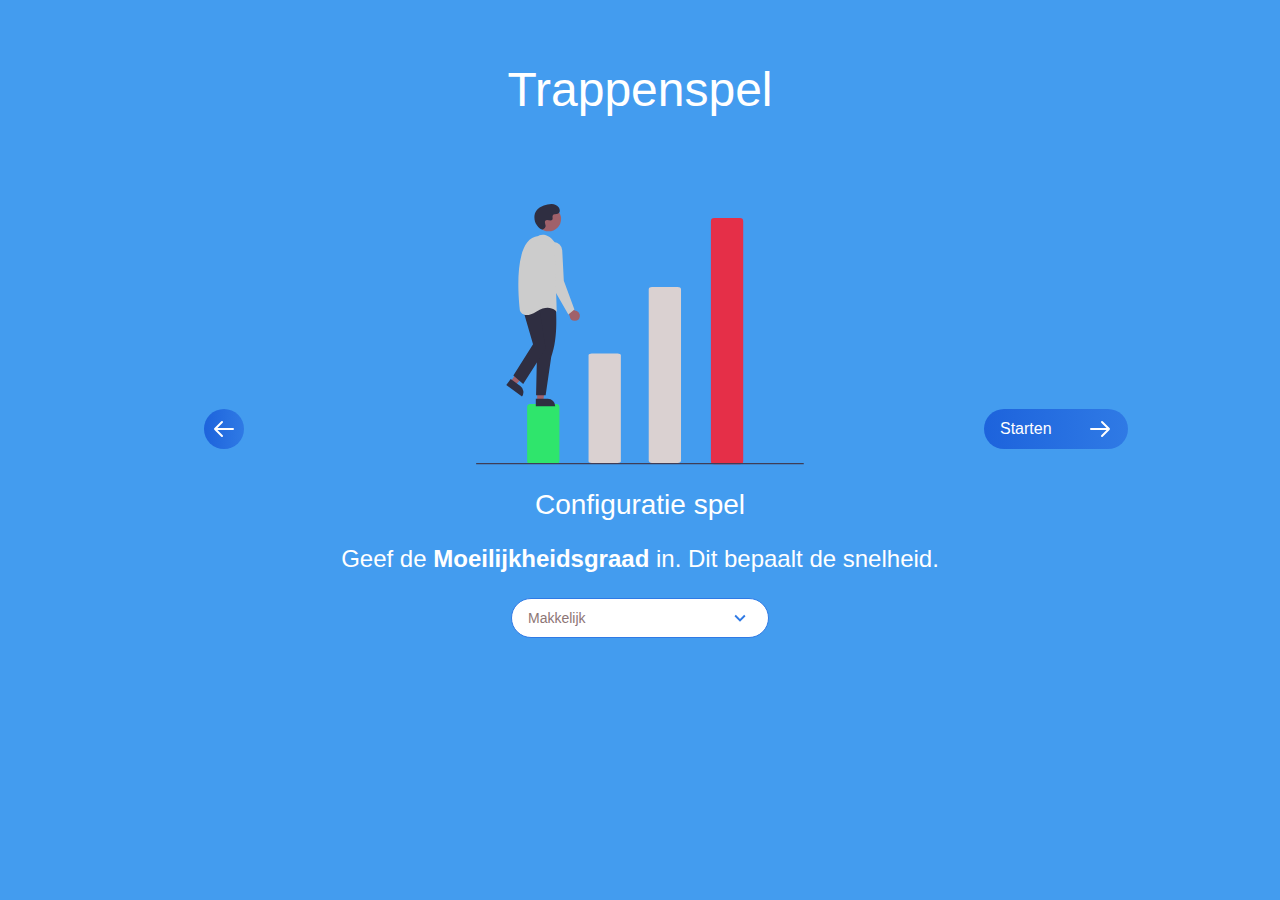
==== commit 2bc96380: "Small fixes, cleanup & small design changes" ====
--- a/website/configmoeilijkheidtest.html
+++ b/website/configmoeilijkheidtest.html
@@ -122,7 +122,7 @@
                             <div class="c-configuratie__text c-configuratie__textdesktop">
                                 Configuratie spel
                             </div>
-                              <label for="naam" class="c-card__trappen">Geef de <b>Moeilijkheidsgraad</b> in. Die zal bepalen hoe snel het spel gaat.</label>
+                              <label for="naam" class="c-card__trappen">Geef de <b>Moeilijkheidsgraad</b> in. Dit bepaalt de snelheid.</label>
                               <div class="c-grid--dropdown c-dropdown js-dropdown js-dropdown-toggle">
                                   <div class="c-dropdown--button">
                                       <div class="js-difficulty">Makkelijk</div>
--- a/website/css/screen.css
+++ b/website/css/screen.css
@@ -26,6 +26,7 @@
 
 :root {
     /* colors */
+    --global-color-alpha-darker-linear: linear-gradient(to right, #0361E8, #1E7AFC);
     --global-color-alpha-dark-linear: linear-gradient(to right, #1D63DC , #2F7AE5);
     --global-color-alpha-darker: #1D63DC;
     --global-color-alpha-dark: #2F7AE5;
@@ -40,13 +41,15 @@
     
     --global-color-background: #F6F5F7;
 
-    --global-color-alpha-x-transparent: #3385ff4d;
+    --global-color-alpha-x-transparent: #3385ff99;
 
     --global-color-neutral-xxxx-dark: #17161A;
     --global-color-neutral-xxx-dark: #47454D;
 
     --global-input-color: #A7A7A7;
     --global-color-text: #8D7575;
+
+    --global-color-error: #FF3333;
     /* fonts */
 
     /* shadows */
@@ -79,7 +82,7 @@
     --global-input-focus-boxShadowSpread: 0px 0px 7px 0px rgba(0,0,0,0.16);
     --global-input-focus-boxShadowSpread-text: 0px 3px 6px rgba(0,0,0,0.16);
     --global-input-backgroundColor: var(--global-color-neutral-light);
-    --global-input-borderColor: var(--global-color-neutral-xxx-light);
+    --global-input-borderColor: var(--global-color-alpha-dark);
     --global-input-hover-borderColor: var(--global-color-neutral-xx-light);
     --global-input-focus-borderColor: var(--global-color-alpha);
     --global-input-focus-boxShadowColor: var(--global-color-alpha-x-transparent);
@@ -553,8 +556,16 @@
     font-weight: 600;
 }
 
+.c-card__decider {
+    text-align: left;
+    color: var(--global-color-neutral-light);
+    margin: var(--global-whitespace-md) 0;
+    font-size: 1.25em;
+    font-weight: 500;
+}
+
 .c-card__trappen {
-    margin-bottom: var(--global-whitespace-md);
+    margin-bottom: var(--global-whitespace-sm);
     color: var(--global-color-neutral-light);
     font-weight: 500;
 }
@@ -598,6 +609,9 @@
     border-radius: calc(var(--global-borderRadius) * 2);
     background-color: var(--global-color-neutral-light);
     box-shadow: var(--global-input-focus-boxShadowSpread-text);
+    cursor: pointer;
+    position: absolute;
+    max-width: 287px;
 }
 
 .c-card__uitlegheader {
@@ -882,6 +896,23 @@
     max-height: 2.5rem;
 }
 
+.c-input--number:hover, .c-input:hover {
+    border-color: var(--global-color-neutral-light);
+  
+    border: var(--global-borderWidth) solid var(--global-input-borderColor);
+    background-color: var(--global-input-backgroundColor);
+    /*color: var(--global-input-color); */
+  }
+  
+  .c-input--number:focus, .c-input:focus,
+  .c-input--number:active, .c-input:active {
+    border-color: var(--global-color-alpha-light);
+    box-shadow: 0 0 0 3px var(--global-color-alpha-x-transparent);
+  
+    border: var(--global-borderWidth) solid var(--global-input-borderColor);
+    background-color: var(--global-input-backgroundColor);
+  }
+
 input[type=number]::-webkit-inner-spin-button,
 input[type=number]::-webkit-outer-spin-button {
    opacity: 1;
@@ -965,6 +996,7 @@
     border-radius: calc(var(--global-borderRadius) * 2);
     background-color: var(--global-color-neutral-light);
     box-shadow: var(--global-input-focus-boxShadowSpread-text);
+    cursor: pointer;
 
     display: flex;
     flex-direction: row;
@@ -1017,6 +1049,7 @@
     font-family: inherit;
     font-size: 0.875em;
     margin-bottom: 16px;
+    margin-top: calc(var(--global-whitespace-md) + 2px);
 
 }
 
@@ -1454,7 +1487,7 @@
     .c-grid--input{
         grid-area: content;
         
-        width: 236px;
+        width: 264px;
         justify-self: center;
     }
 
@@ -1480,7 +1513,6 @@
 
     .c-grid--dropdown{
         grid-area: content;
-        margin-top: 100px;
         max-width: 258px;
         width: 100%;
         justify-self: center;
@@ -1583,6 +1615,22 @@
     justify-content: center;
     margin-bottom: 2rem;
 }
+.c-text--google{
+    /* margin-top: 2rem; */
+    margin-bottom: 1rem;
+}
+/* .c-grid--login__button{
+    margin-bottom: 2rem;
+} */
+.c-grid--googlesign{
+  
+    padding-bottom: 2rem;
+    width: 100px;
+}
+
+.c-grid--login__title{
+    margin-bottom: 3rem;
+}
 @media(min-width:700px){
     .c-grid--login__naam{
         font-size: 1.50rem;
@@ -1590,6 +1638,10 @@
     .c-grid--login{
         max-width: 400px;
         margin: 0 auto;
+    }
+
+    .c-text--google{
+        font-size: 1.50rem;
     }
     
 }
@@ -1677,6 +1729,10 @@
         max-width: 450px;
         margin: 0 auto;
     }
+
+    .c-card__navigation {
+        max-width: 450px;
+    }
 }
 
 @media(min-width:1076px){
@@ -1696,6 +1752,7 @@
     .c-grid--main__welkom{
         grid-area: welkom;
         text-align: start;
+        height: 48px !important;
     }
 
     .c-grid--main__buttons{
@@ -1731,6 +1788,10 @@
     overflow: scroll;
 }
 
+.c-leaderboard__scroll::-webkit-scrollbar {
+    display: none;
+  }
+
 .c-leaderboard__subtitle {
     color: var(--global-color-neutral-xxx-dark);
     max-height: 24px;
@@ -2002,6 +2063,26 @@
 
 .c-backbutton {
     display: none;
+}
+
+.c-nextbutton {
+    outline: none;
+    cursor: pointer;
+}
+
+.c-backbutton {
+    outline: none;
+    cursor: pointer;
+}
+
+.c-config__arrowforward:hover, .c-config__arrowback:hover {
+    background-image: var(--global-color-alpha-darker-linear);
+}
+
+.c-nextbutton:focus,
+.c-nextbutton:active {
+    border-color: var(--input-focus-borderColor, var(--global-input-focus-borderColor));
+    box-shadow: var(--global-input-focus-boxShadowSpread) var(--input-focus-boxShadowColor, var(--global-input-focus-boxShadowColor));
 }
 
 .c-config__arrowback {
@@ -2038,6 +2119,19 @@
     display: none;
 }
 
+
+.c-validation__error {
+    font-size: 0.75em;
+    padding-bottom: 4px;
+    margin-right: var(--global-whitespace-sm);
+    text-align: right;
+    height: 18px;
+    color: var(--global-color-error);
+}
+
+.c-backbutton__mobile {
+    padding-top: var(--global-whitespace-xs);
+}
 
 @media (min-width: 1076px) {
     .c-backbutton {
